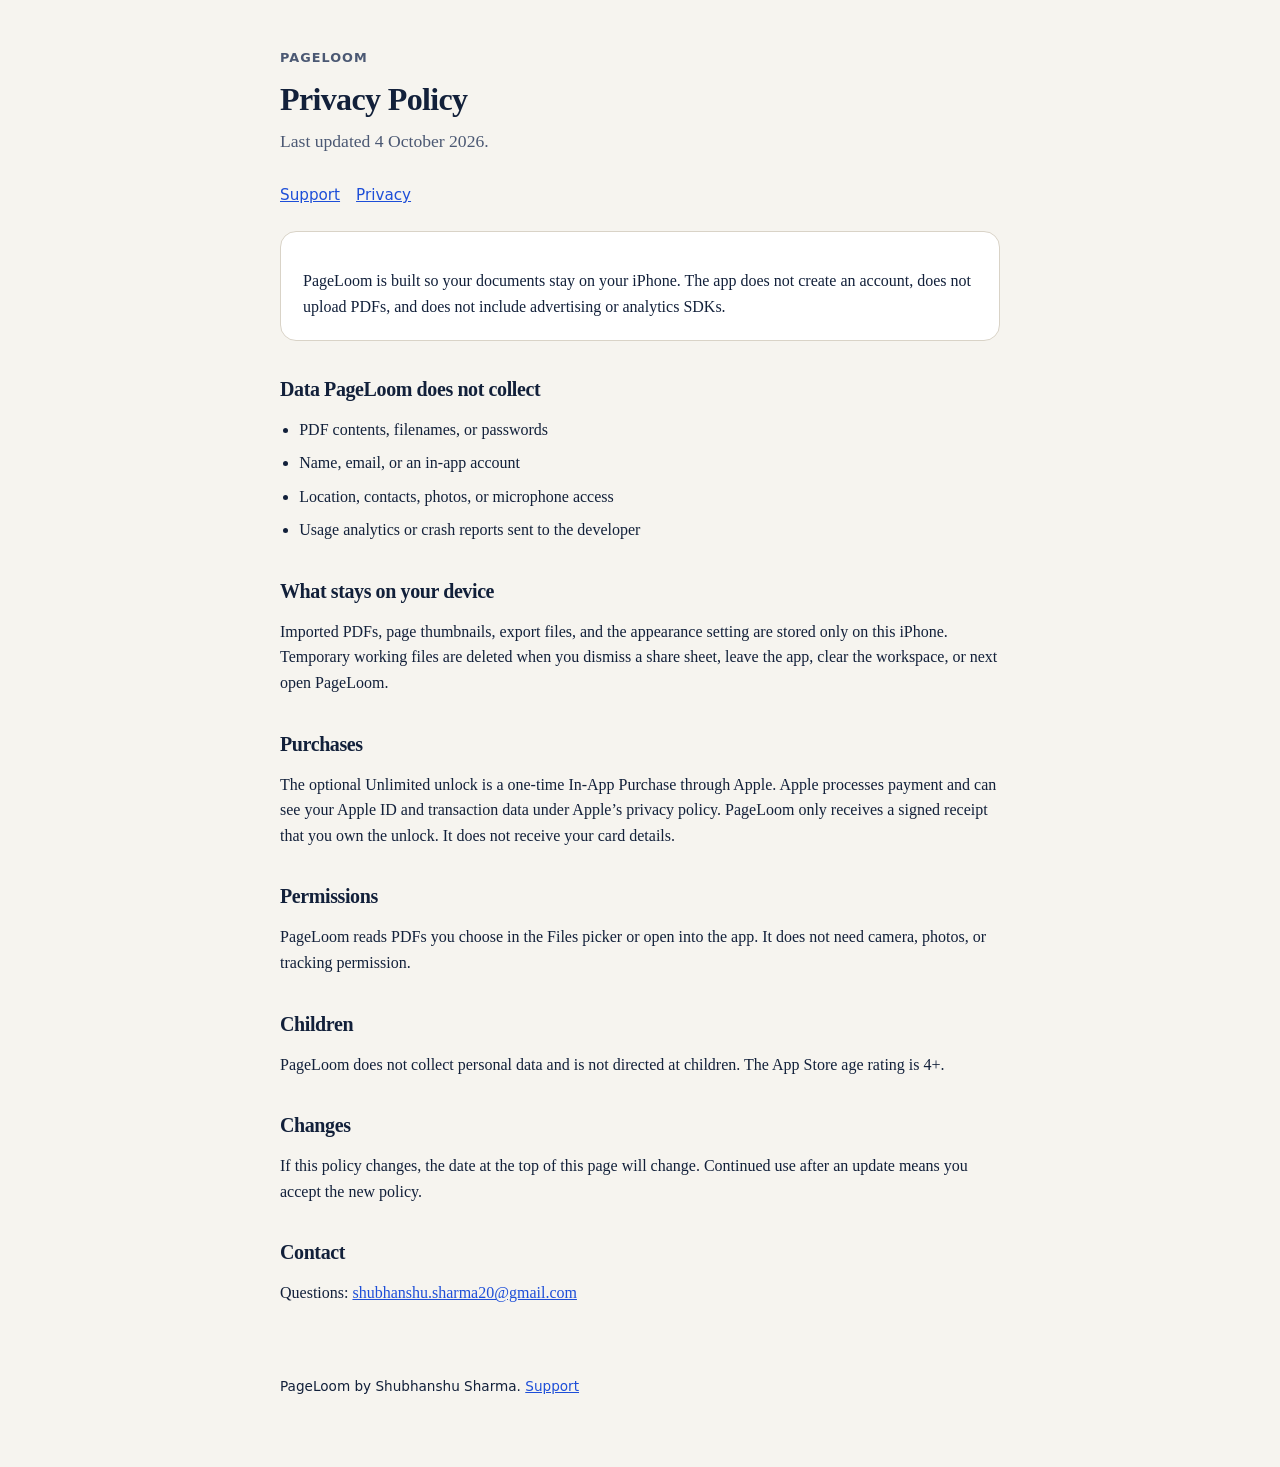
==== privacy.html @ 975c8d07 "uPLOADING html FILES" ====
<!DOCTYPE html>
<html lang="en">
<head>
  <meta charset="utf-8">
  <meta name="viewport" content="width=device-width, initial-scale=1">
  <title>PageLoom Privacy Policy</title>
  <meta name="description" content="Privacy policy for PageLoom. Documents stay on your iPhone. No account, analytics, or uploads.">
  <link rel="stylesheet" href="styles.css">
</head>
<body>
  <header>
    <p class="eyebrow">PageLoom</p>
    <h1>Privacy Policy</h1>
    <p class="lede">Last updated 4 October 2026.</p>
    <nav>
      <a href="index.html">Support</a>
      <a href="privacy.html">Privacy</a>
    </nav>
  </header>

  <main>
    <div class="card">
      <p>PageLoom is built so your documents stay on your iPhone. The app does not create an account, does not upload PDFs, and does not include advertising or analytics SDKs.</p>
    </div>

    <h2>Data PageLoom does not collect</h2>
    <ul>
      <li>PDF contents, filenames, or passwords</li>
      <li>Name, email, or an in-app account</li>
      <li>Location, contacts, photos, or microphone access</li>
      <li>Usage analytics or crash reports sent to the developer</li>
    </ul>

    <h2>What stays on your device</h2>
    <p>Imported PDFs, page thumbnails, export files, and the appearance setting are stored only on this iPhone. Temporary working files are deleted when you dismiss a share sheet, leave the app, clear the workspace, or next open PageLoom.</p>

    <h2>Purchases</h2>
    <p>The optional Unlimited unlock is a one-time In-App Purchase through Apple. Apple processes payment and can see your Apple ID and transaction data under Apple’s privacy policy. PageLoom only receives a signed receipt that you own the unlock. It does not receive your card details.</p>

    <h2>Permissions</h2>
    <p>PageLoom reads PDFs you choose in the Files picker or open into the app. It does not need camera, photos, or tracking permission.</p>

    <h2>Children</h2>
    <p>PageLoom does not collect personal data and is not directed at children. The App Store age rating is 4+.</p>

    <h2>Changes</h2>
    <p>If this policy changes, the date at the top of this page will change. Continued use after an update means you accept the new policy.</p>

    <h2>Contact</h2>
    <p>Questions: <a href="mailto:shubhanshu.sharma20@gmail.com?subject=PageLoom%20privacy">shubhanshu.sharma20@gmail.com</a></p>
  </main>

  <footer>
    <p>PageLoom by Shubhanshu Sharma. <a href="index.html">Support</a></p>
  </footer>
</body>
</html>
---- styles.css ----
:root {
  --ink: #12203a;
  --muted: #4b5873;
  --paper: #f6f4ef;
  --card: #ffffff;
  --line: #d9d3c7;
  --accent: #1e2959;
  --link: #1d4ed8;
}

* {
  box-sizing: border-box;
}

html,
body {
  margin: 0;
  padding: 0;
}

body {
  font-family: "Iowan Old Style", "Palatino Linotype", Palatino, Georgia, serif;
  background: var(--paper);
  color: var(--ink);
  line-height: 1.6;
}

header,
main,
footer {
  width: min(720px, calc(100% - 40px));
  margin: 0 auto;
}

header {
  padding: 48px 0 24px;
}

a {
  color: var(--link);
}

h1,
h2 {
  font-weight: 650;
  letter-spacing: -0.02em;
  line-height: 1.2;
}

h1 {
  margin: 12px 0 8px;
  font-size: 2rem;
}

h2 {
  margin: 36px 0 12px;
  font-size: 1.25rem;
}

p,
li {
  color: var(--ink);
}

.eyebrow {
  margin: 0;
  color: var(--muted);
  font-family: ui-sans-serif, system-ui, -apple-system, BlinkMacSystemFont, sans-serif;
  font-size: 0.8rem;
  font-weight: 650;
  letter-spacing: 0.08em;
  text-transform: uppercase;
}

.lede {
  margin: 0 0 28px;
  color: var(--muted);
  font-size: 1.1rem;
}

nav {
  display: flex;
  gap: 16px;
  font-family: ui-sans-serif, system-ui, -apple-system, BlinkMacSystemFont, sans-serif;
  font-size: 0.95rem;
}

.card {
  background: var(--card);
  border: 1px solid var(--line);
  border-radius: 16px;
  padding: 20px 22px;
}

.card p:last-child {
  margin-bottom: 0;
}

ul {
  padding-left: 1.2em;
}

li + li {
  margin-top: 8px;
}

footer {
  padding: 40px 0 56px;
  color: var(--muted);
  font-family: ui-sans-serif, system-ui, -apple-system, BlinkMacSystemFont, sans-serif;
  font-size: 0.85rem;
}
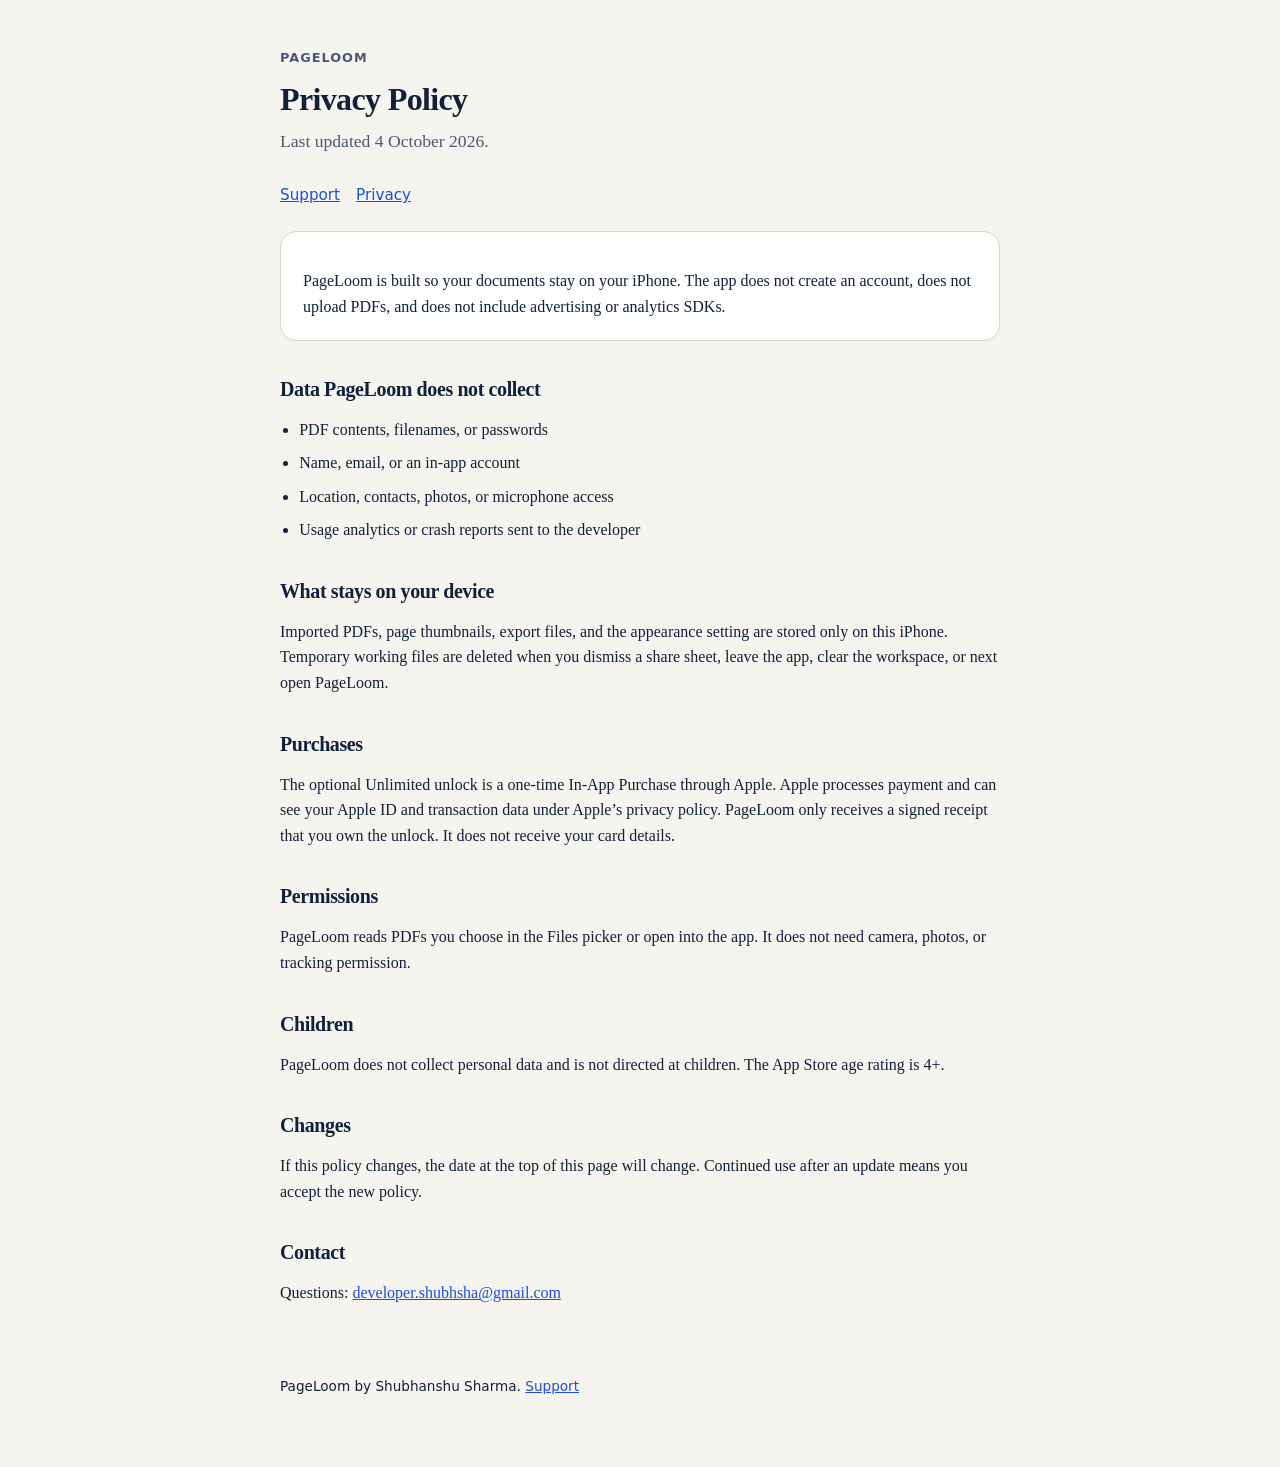
==== commit 975df844: "Update privacy.html" ====
--- a/privacy.html
+++ b/privacy.html
@@ -47,7 +47,7 @@
     <p>If this policy changes, the date at the top of this page will change. Continued use after an update means you accept the new policy.</p>
 
     <h2>Contact</h2>
-    <p>Questions: <a href="mailto:shubhanshu.sharma20@gmail.com?subject=PageLoom%20privacy">shubhanshu.sharma20@gmail.com</a></p>
+    <p>Questions: <a href="mailto:developer.shubhsha@gmail.com?subject=PageLoom%20privacy">developer.shubhsha@gmail.com</a></p>
   </main>
 
   <footer>
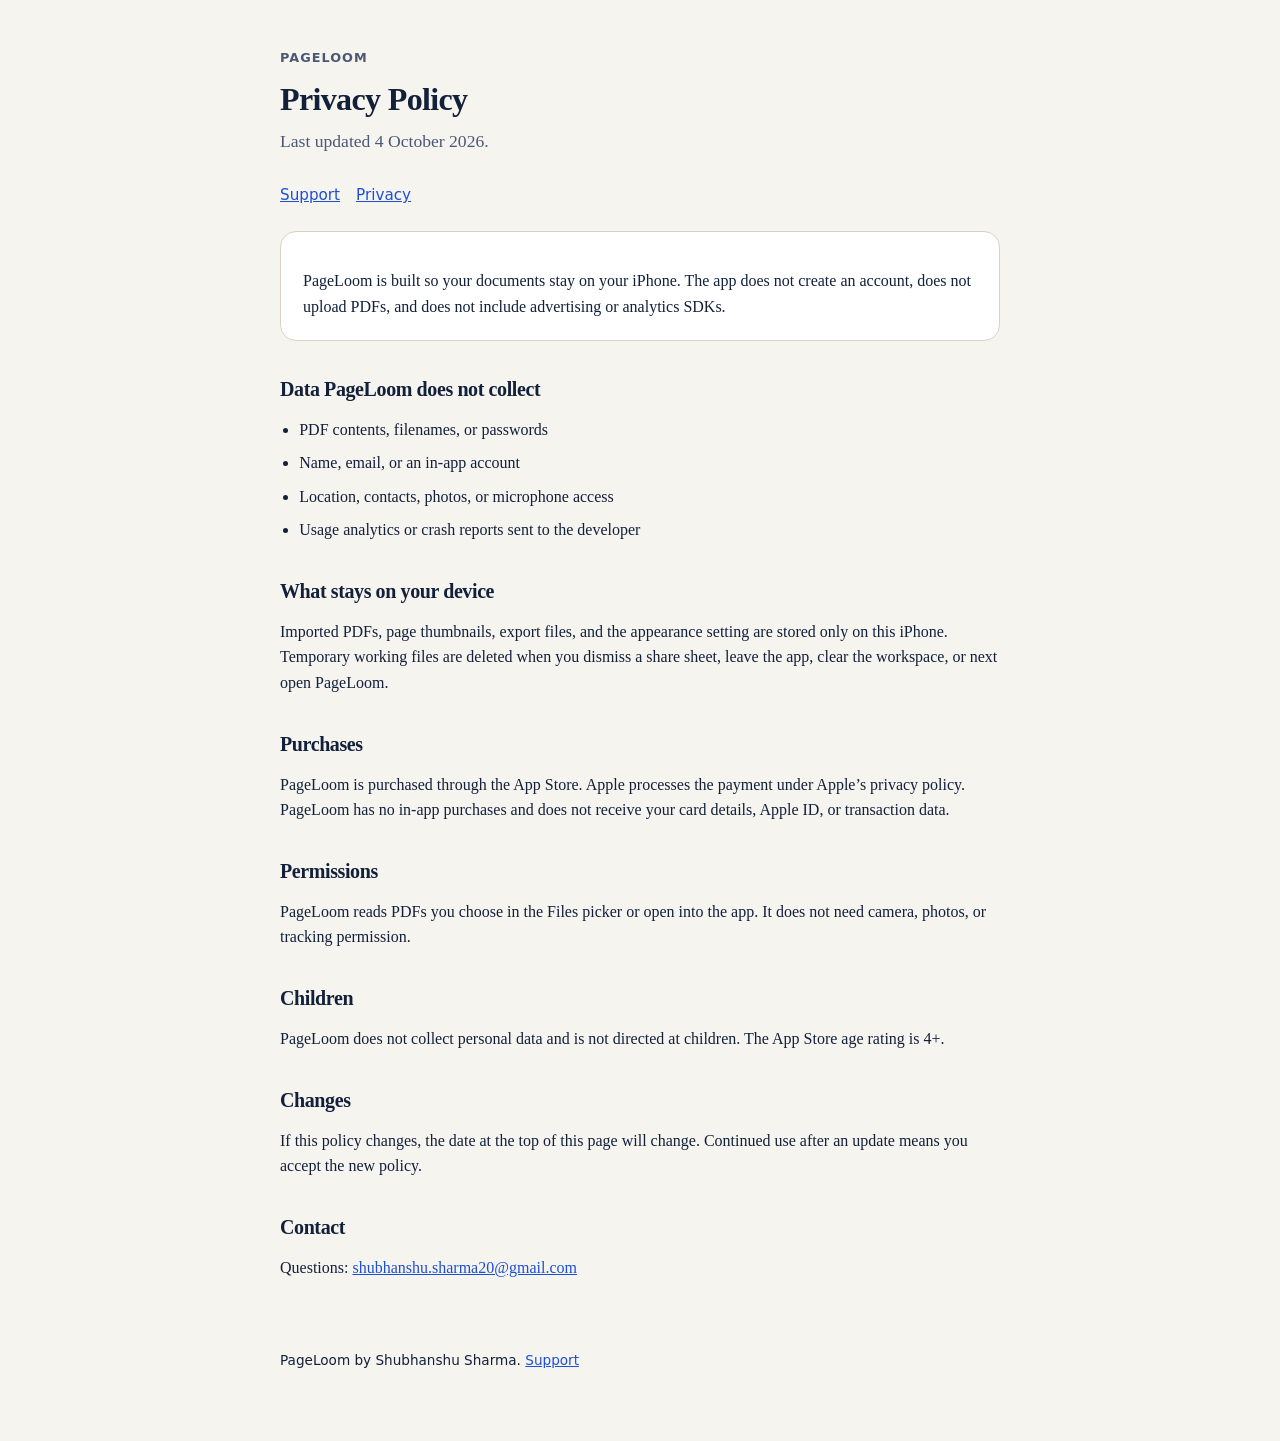
==== commit b9da7221: "mODIFIED html" ====
--- a/privacy.html
+++ b/privacy.html
@@ -35,7 +35,7 @@
     <p>Imported PDFs, page thumbnails, export files, and the appearance setting are stored only on this iPhone. Temporary working files are deleted when you dismiss a share sheet, leave the app, clear the workspace, or next open PageLoom.</p>
 
     <h2>Purchases</h2>
-    <p>The optional Unlimited unlock is a one-time In-App Purchase through Apple. Apple processes payment and can see your Apple ID and transaction data under Apple’s privacy policy. PageLoom only receives a signed receipt that you own the unlock. It does not receive your card details.</p>
+    <p>PageLoom is purchased through the App Store. Apple processes the payment under Apple’s privacy policy. PageLoom has no in-app purchases and does not receive your card details, Apple ID, or transaction data.</p>
 
     <h2>Permissions</h2>
     <p>PageLoom reads PDFs you choose in the Files picker or open into the app. It does not need camera, photos, or tracking permission.</p>
@@ -47,7 +47,7 @@
     <p>If this policy changes, the date at the top of this page will change. Continued use after an update means you accept the new policy.</p>
 
     <h2>Contact</h2>
-    <p>Questions: <a href="mailto:developer.shubhsha@gmail.com?subject=PageLoom%20privacy">developer.shubhsha@gmail.com</a></p>
+    <p>Questions: <a href="mailto:shubhanshu.sharma20@gmail.com?subject=PageLoom%20privacy">shubhanshu.sharma20@gmail.com</a></p>
   </main>
 
   <footer>
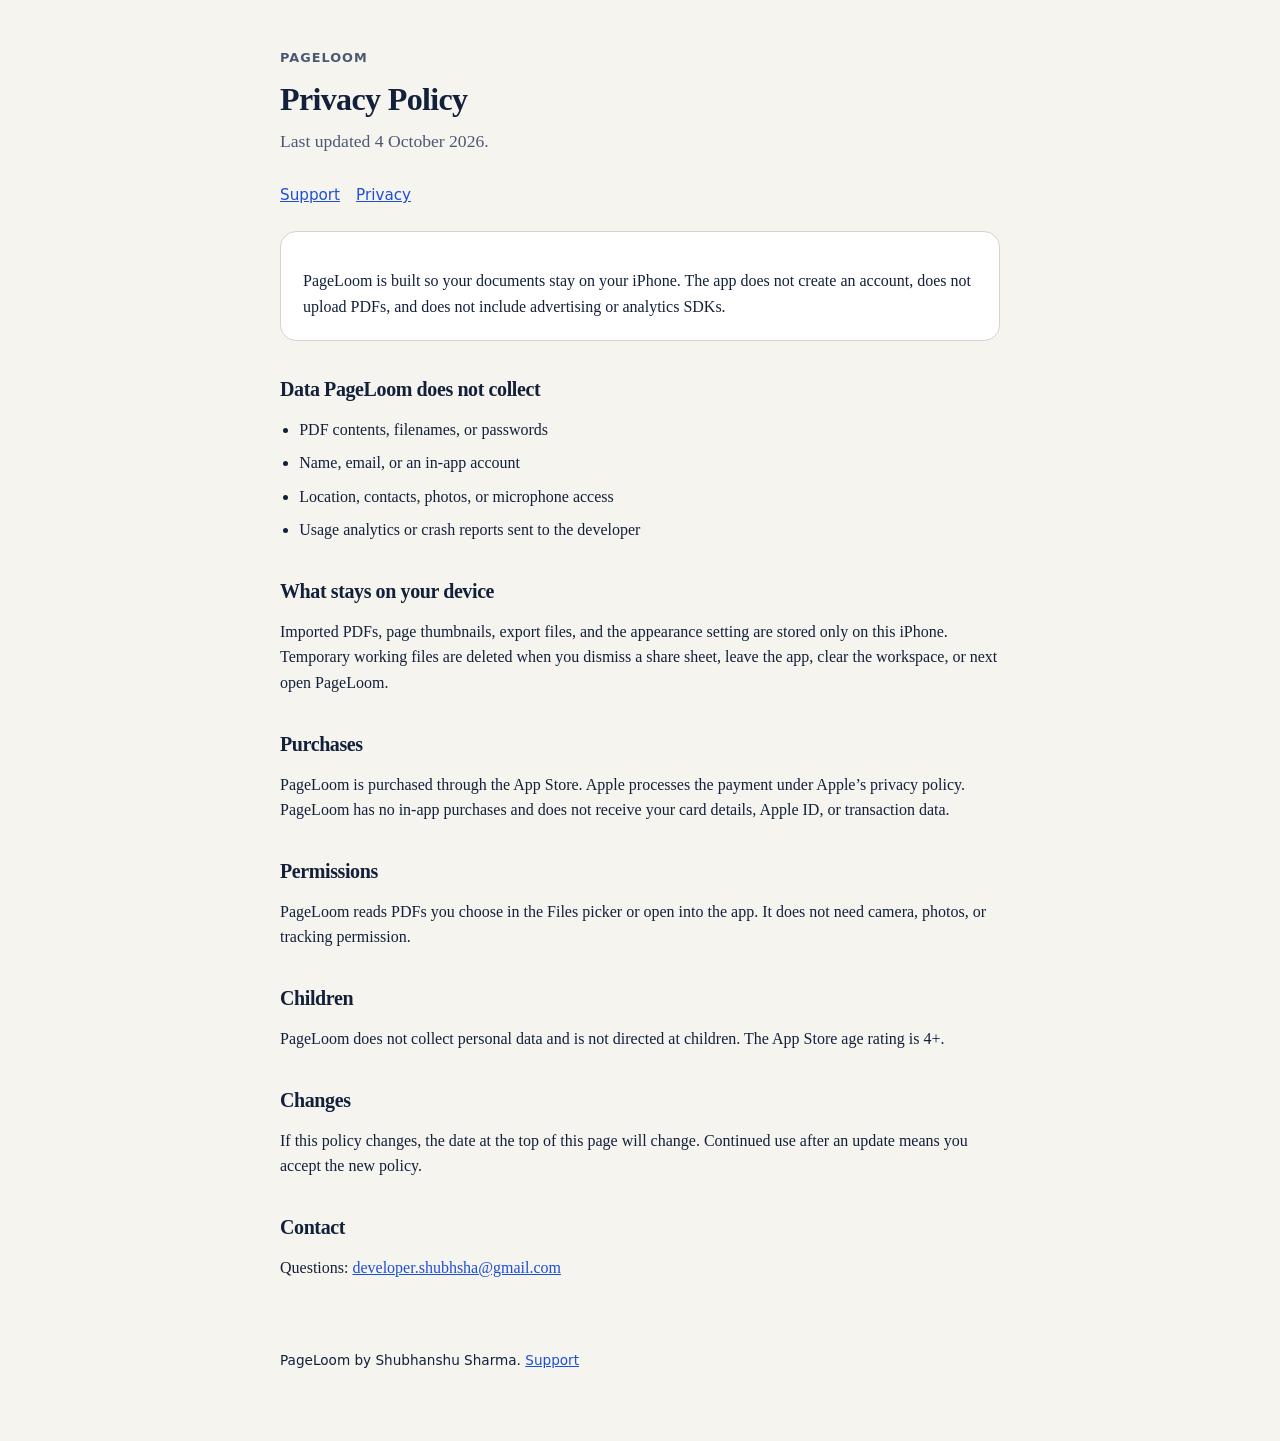
==== commit 9dfef2a7: "Update privacy.html" ====
--- a/privacy.html
+++ b/privacy.html
@@ -47,7 +47,7 @@
     <p>If this policy changes, the date at the top of this page will change. Continued use after an update means you accept the new policy.</p>
 
     <h2>Contact</h2>
-    <p>Questions: <a href="mailto:shubhanshu.sharma20@gmail.com?subject=PageLoom%20privacy">shubhanshu.sharma20@gmail.com</a></p>
+    <p>Questions: <a href="mailto:developer.shubhsha@gmail.com?subject=PageLoom%20privacy">developer.shubhsha@gmail.com</a></p>
   </main>
 
   <footer>
